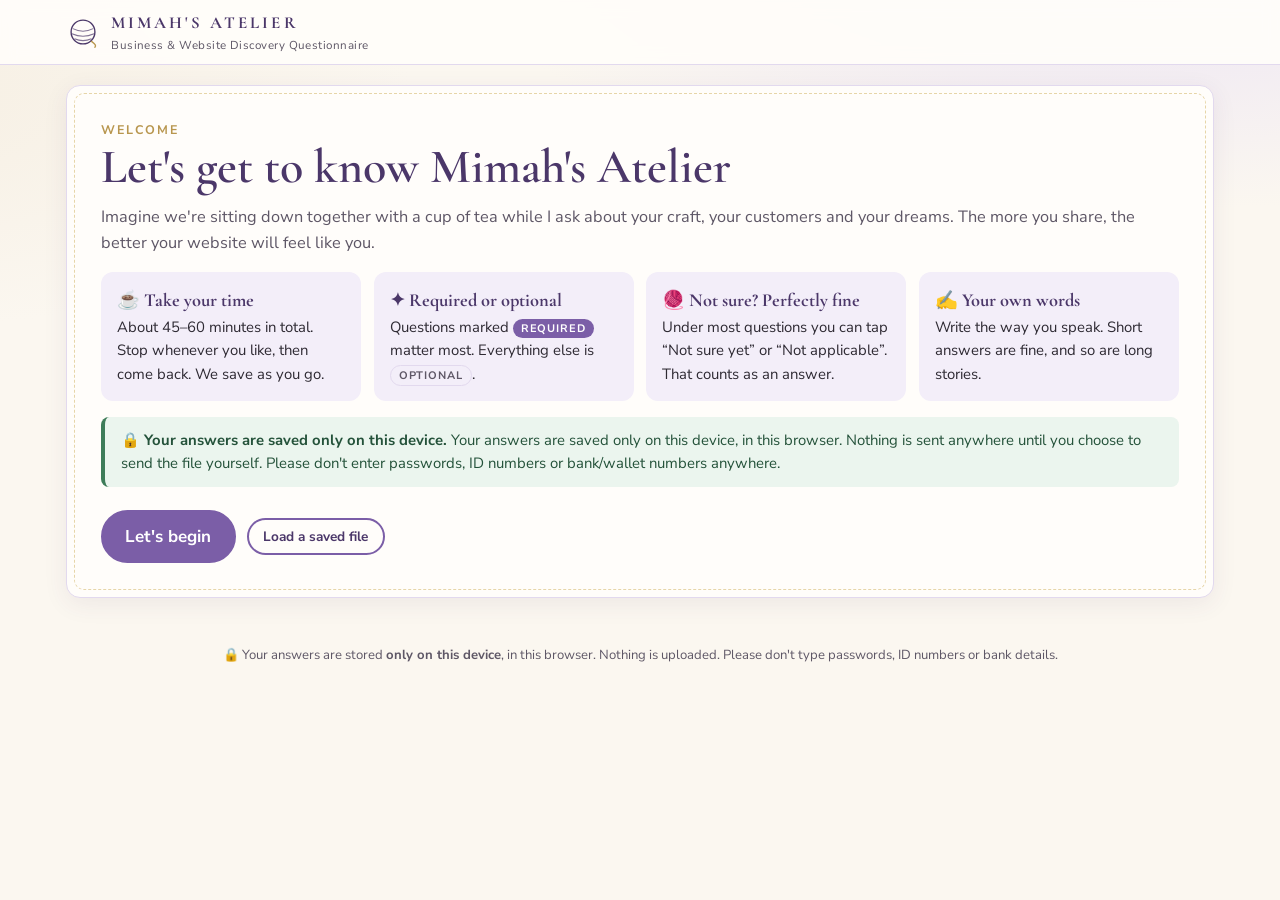
==== index.html @ 10872acd "Mimah's Atelier discovery questionnaire Co-Authored-By: Claude Sonnet 5.5 <noreply@anthropic.com>" ====
<!doctype html>
<html lang="en">
<head>
<meta charset="utf-8">
<meta name="viewport" content="width=device-width, initial-scale=1">
<title>Mimah's Atelier · Business &amp; Website Discovery Questionnaire</title>
<meta name="robots" content="noindex">
<link rel="preconnect" href="https://fonts.googleapis.com">
<link rel="preconnect" href="https://fonts.gstatic.com" crossorigin>
<link href="https://fonts.googleapis.com/css2?family=Cormorant+Garamond:wght@500;600;700&family=Nunito+Sans:wght@400;600;700&display=swap" rel="stylesheet">
<link rel="stylesheet" href="styles.css">
</head>
<body>
<a class="skip" href="#main">Skip to the questions</a>

<header class="top" id="top">
  <div class="top__inner">
    <button class="icon-btn menu-btn" id="menuBtn" aria-label="Show sections" aria-expanded="false" aria-controls="nav">
      <svg viewBox="0 0 24 24" width="22" height="22" aria-hidden="true"><path d="M4 7h16M4 12h16M4 17h16" stroke="currentColor" stroke-width="1.8" stroke-linecap="round" fill="none"/></svg>
    </button>
    <div class="brand">
      <svg class="brand__mark" viewBox="0 0 40 40" width="34" height="34" aria-hidden="true">
        <circle cx="20" cy="20" r="14" fill="none" stroke="currentColor" stroke-width="1.6"/>
        <path d="M8 16c8 4 16 4 24 0M7 22c9 4 17 4 26 0M10 28c7 3 13 3 20 0" fill="none" stroke="currentColor" stroke-width="1.2" opacity=".7"/>
        <path d="M30 31c4 3 6 5 4 7" fill="none" stroke="#B8964E" stroke-width="1.6" stroke-linecap="round"/>
      </svg>
      <div>
        <div class="brand__name">MIMAH'S ATELIER</div>
        <div class="brand__sub">Business &amp; Website Discovery Questionnaire</div>
      </div>
    </div>
    <div class="top__right">
      <span class="save-note" id="saveNote" role="status" aria-live="polite"></span>
    </div>
  </div>
  <div class="progress" id="progress" hidden>
    <div class="progress__label"><span id="progressText">0% complete</span><span id="progressReq"></span></div>
    <div class="thread" role="progressbar" aria-valuemin="0" aria-valuemax="100" aria-valuenow="0" id="threadBar"><span class="thread__fill" id="threadFill"></span><span class="thread__ball" id="threadBall"></span></div>
  </div>
</header>

<div class="shell" id="shell">
  <nav class="nav" id="nav" aria-label="Questionnaire sections" hidden></nav>
  <div class="scrim" id="scrim" hidden></div>
  <main id="main" tabindex="-1"></main>
</div>

<footer class="foot">
  <p>🔒 Your answers are stored <strong>only on this device</strong>, in this browser. Nothing is uploaded. Please don't type passwords, ID numbers or bank details.</p>
</footer>

<div id="printArea" aria-hidden="true"></div>

<script src="config.js"></script>
<script src="questionnaire-data.js"></script>
<script src="app.js"></script>
</body>
</html>
---- styles.css ----
:root{
  --lav:#E9E1F5; --lav-2:#F3EEF9; --purple:#7B5EA7; --purple-d:#4B3769; --purple-l:#B9A6D8;
  --cream:#FBF7F0; --white:#FFFDFA; --ink:#2E2A33; --ink-2:#5E5766; --gold:#B8964E; --gold-l:#E6D5A8;
  --ok:#3E7C59; --warn:#A8552F; --line:#E2D9EE;
  --serif:"Cormorant Garamond",Georgia,"Times New Roman",serif;
  --sans:"Nunito Sans",system-ui,-apple-system,"Segoe UI",Roboto,Arial,sans-serif;
  --r:14px; --shadow:0 6px 24px rgba(75,55,105,.08);
}
*{box-sizing:border-box}
html{scroll-behavior:smooth;-webkit-text-size-adjust:100%}
body{margin:0;font-family:var(--sans);color:var(--ink);background:
  radial-gradient(1200px 500px at 90% -10%,var(--lav) 0,transparent 60%),
  radial-gradient(900px 400px at -10% 10%,#F6EFE3 0,transparent 60%),var(--cream);
  line-height:1.6;font-size:17px;min-height:100vh}
.skip{position:absolute;left:-999px;top:0;background:var(--purple-d);color:#fff;padding:.6rem 1rem;z-index:100}
.skip:focus{left:8px;top:8px}
h1,h2,h3{font-family:var(--serif);color:var(--purple-d);line-height:1.15;margin:0 0 .5rem}
h1{font-size:clamp(2rem,5vw,3rem);font-weight:600}
h2{font-size:clamp(1.6rem,3.4vw,2.1rem);font-weight:600}
h3{font-size:1.25rem;font-weight:600}
p{margin:.4rem 0 .9rem}
a{color:var(--purple)}
:focus-visible{outline:3px solid var(--gold);outline-offset:2px;border-radius:6px}

/* header */
.top{position:sticky;top:0;z-index:30;background:rgba(255,253,250,.92);backdrop-filter:blur(8px);border-bottom:1px solid var(--line)}
.top__inner{max-width:1180px;margin:0 auto;padding:.6rem 16px;display:flex;align-items:center;gap:.8rem}
.brand{display:flex;align-items:center;gap:.7rem;color:var(--purple-d);min-width:0}
.brand__name{font-family:var(--serif);font-weight:700;letter-spacing:.18em;font-size:1.05rem}
.brand__sub{font-size:.72rem;color:var(--ink-2);letter-spacing:.04em}
.top__right{margin-left:auto;font-size:.8rem;color:var(--ok)}
.save-note{white-space:nowrap}
.save-note.err{color:var(--warn)}
.menu-btn{display:none}
.icon-btn{background:none;border:1px solid var(--line);border-radius:10px;width:44px;height:44px;color:var(--purple-d);cursor:pointer}
.progress{max-width:1180px;margin:0 auto;padding:0 16px .6rem}
.progress__label{display:flex;justify-content:space-between;font-size:.8rem;color:var(--ink-2);margin-bottom:.25rem}
.thread{position:relative;height:10px;border-radius:99px;background:
  repeating-linear-gradient(90deg,var(--line) 0 8px,transparent 8px 13px);}
.thread__fill{position:absolute;left:0;top:3px;height:4px;border-radius:99px;background:linear-gradient(90deg,var(--purple-l),var(--purple));transition:width .4s ease;width:0}
.thread__ball{position:absolute;top:-2px;left:0;width:14px;height:14px;margin-left:-7px;border-radius:50%;background:var(--purple);box-shadow:inset -3px -2px 0 rgba(0,0,0,.15),0 0 0 2px var(--white);transition:left .4s ease}

/* layout */
.shell{max-width:1180px;margin:0 auto;padding:20px 16px 40px;display:grid;grid-template-columns:270px minmax(0,1fr);gap:28px;align-items:start}
.shell.no-nav{grid-template-columns:minmax(0,1fr)}
.nav{position:sticky;top:112px;max-height:calc(100vh - 130px);overflow:auto;background:var(--white);border:1px solid var(--line);border-radius:var(--r);padding:.6rem;box-shadow:var(--shadow)}
.nav ol{list-style:none;margin:0;padding:0}
.nav button{all:unset;box-sizing:border-box;display:flex;gap:.6rem;align-items:center;width:100%;padding:.5rem .6rem;border-radius:10px;cursor:pointer;font-size:.9rem;color:var(--ink-2);min-height:44px}
.nav button:hover{background:var(--lav-2)}
.nav button:focus-visible{outline:3px solid var(--gold)}
.nav button[aria-current=step]{background:var(--lav);color:var(--purple-d);font-weight:700}
.nav .dot{flex:none;width:24px;height:24px;border-radius:50%;border:1.5px solid var(--purple-l);display:grid;place-items:center;font-size:.7rem;color:var(--purple);background:#fff}
.nav .dot.done{background:var(--ok);border-color:var(--ok);color:#fff}
.nav .dot.part{background:linear-gradient(90deg,var(--purple-l) 50%,#fff 50%)}
.nav .dot.miss{border-color:var(--warn);color:var(--warn);font-weight:800}
.nav .sep{height:1px;background:var(--line);margin:.4rem .3rem}
.scrim{display:none}

main{outline:none;min-width:0}
.card{background:var(--white);border:1px solid var(--line);border-radius:var(--r);box-shadow:var(--shadow);padding:clamp(18px,3vw,34px);position:relative}
.card::before{content:"";position:absolute;inset:7px;border:1px dashed var(--gold-l);border-radius:10px;pointer-events:none}
.card>*{position:relative}
.eyebrow{font-size:.78rem;letter-spacing:.16em;text-transform:uppercase;color:var(--gold);font-weight:700}
.lede{color:var(--ink-2);font-size:1.02rem}
.stitch{border:0;border-top:2px dashed var(--gold-l);margin:1.2rem 0}
.note{background:var(--lav-2);border-left:4px solid var(--purple-l);padding:.7rem 1rem;border-radius:8px;font-size:.93rem;color:var(--ink-2)}
.note.warn{border-color:var(--warn);background:#FBEFE8;color:#6b3418}
.note.ok{border-color:var(--ok);background:#EBF5EE;color:#24523a}

/* questions */
.q{padding:1.1rem 0;border-bottom:1px dotted var(--line)}
.q:last-child{border-bottom:0}
.q__head{display:flex;gap:.6rem;align-items:baseline;flex-wrap:wrap}
.q__label{font-weight:700;font-size:1.02rem;color:var(--ink);margin:0}
.badge{font-size:.68rem;font-weight:700;letter-spacing:.08em;text-transform:uppercase;padding:.12rem .5rem;border-radius:99px;white-space:nowrap}
.badge.req{background:var(--purple);color:#fff}
.badge.optl{background:var(--lav-2);color:var(--ink-2);border:1px solid var(--line)}
.q__help{font-size:.9rem;color:var(--ink-2);margin:.2rem 0 .1rem}
.q__ex{font-size:.86rem;color:var(--purple);font-style:italic;margin:.1rem 0 .4rem}
.q__err{display:none;color:var(--warn);font-weight:700;font-size:.88rem;margin-top:.4rem}
.q.missing{background:#FDF4EE;border-radius:10px;padding-left:.8rem;padding-right:.8rem;border:1px solid #F0C8B3}
.q.missing .q__err{display:block}
.q.flagged .q__input{opacity:.55}
input[type=text],input[type=number],input[type=url],input[type=email],input[type=tel],input[type=date],select,textarea{
  width:100%;font:inherit;color:inherit;background:#fff;border:1.5px solid #D9CEEA;border-radius:10px;padding:.65rem .8rem;min-height:46px}
textarea{min-height:110px;resize:vertical}
input:focus,select:focus,textarea:focus{outline:3px solid var(--gold-l);border-color:var(--purple)}
.inline{display:flex;align-items:center;gap:.5rem;max-width:340px}
.inline span{color:var(--ink-2)}
.opts{display:grid;gap:.45rem;margin-top:.4rem;border:0;padding:0;margin-inline:0;min-width:0}
.opts legend{padding:0}
.opt{display:flex;align-items:center;gap:.65rem;padding:.5rem .8rem;border:1.5px solid #E4DAF0;border-radius:10px;background:#fff;cursor:pointer;min-height:46px}
.opt:hover{border-color:var(--purple-l)}
.opt input{width:20px;height:20px;accent-color:var(--purple);flex:none;margin:0}
.opt:has(input:checked){border-color:var(--purple);background:var(--lav-2)}
.opt.disabled{opacity:.5;cursor:not-allowed}
.opt .other-text{flex:1;min-width:120px;margin:0;padding:.35rem .6rem;min-height:36px}
.grid-opts{grid-template-columns:repeat(auto-fill,minmax(210px,1fr))}
.clear{background:none;border:0;color:var(--purple);cursor:pointer;font:inherit;font-size:.82rem;text-decoration:underline;padding:.3rem 0;min-height:32px}
.chips{display:flex;flex-wrap:wrap;gap:.45rem;margin-top:.6rem}
.chip{font:inherit;font-size:.8rem;background:#fff;border:1.5px dashed var(--purple-l);color:var(--purple-d);border-radius:99px;padding:.3rem .85rem;cursor:pointer;min-height:36px}
.chip:hover{background:var(--lav-2)}
.chip[aria-pressed=true]{background:var(--purple);color:#fff;border-style:solid;border-color:var(--purple)}

.matrix{display:grid;gap:.4rem;margin-top:.5rem}
.mrow{display:grid;grid-template-columns:minmax(150px,1fr) 2fr;gap:.5rem 1rem;align-items:center;padding:.5rem .7rem;border-radius:10px;background:#fff;border:1px solid #EFE8F7}
.mrow:nth-child(even){background:var(--lav-2)}
.mrow__label{font-weight:600;font-size:.95rem}
.mrow__label small{display:block;font-weight:400;color:var(--ink-2);font-size:.8rem}
.pills{display:flex;flex-wrap:wrap;gap:.35rem}
.pill{position:relative}
.pill input{position:absolute;opacity:0;inset:0;width:100%;height:100%;cursor:pointer;margin:0}
.pill span{display:inline-block;padding:.35rem .75rem;border:1.5px solid #D9CEEA;border-radius:99px;font-size:.82rem;background:#fff;min-height:36px;display:inline-flex;align-items:center}
.pill input:checked+span{background:var(--purple);border-color:var(--purple);color:#fff;font-weight:700}
.pill input:focus-visible+span{outline:3px solid var(--gold)}
.mcount{font-size:.82rem;color:var(--ink-2);margin-top:.4rem}

.rank{display:grid;gap:.5rem;margin-top:.5rem}
.rank label{display:grid;grid-template-columns:34px 1fr;gap:.6rem;align-items:center}
.rank b{font-family:var(--serif);font-size:1.5rem;color:var(--gold);text-align:center}

.rep{display:grid;gap:.9rem;margin-top:.6rem}
.rep__item{border:1.5px solid #E4DAF0;border-radius:12px;padding:.9rem;background:#fff}
.rep__top{display:flex;justify-content:space-between;align-items:center;margin-bottom:.5rem}
.rep__top strong{font-family:var(--serif);font-size:1.15rem;color:var(--purple-d)}
.rep__grid{display:grid;gap:.7rem;grid-template-columns:repeat(auto-fit,minmax(210px,1fr))}
.rep__grid label{font-size:.82rem;font-weight:700;color:var(--ink-2);display:block}
.rep__grid .wide{grid-column:1/-1}
.rep__grid input,.rep__grid select,.rep__grid textarea{margin-top:.2rem;font-weight:400}
.rep__grid textarea{min-height:70px}
.mt{display:grid;gap:.7rem;margin-top:.5rem}
.mt label{font-size:.9rem;font-weight:700}
.mt textarea{margin-top:.2rem;min-height:80px;font-weight:400}
.files{margin-top:.5rem}
.filelist{list-style:none;padding:0;margin:.5rem 0 0;font-size:.9rem}
.filelist li{display:flex;gap:.6rem;align-items:center;padding:.2rem 0}

/* buttons */
.btn{font:inherit;font-weight:700;border-radius:99px;padding:.7rem 1.4rem;cursor:pointer;border:2px solid var(--purple);background:var(--purple);color:#fff;min-height:46px;text-decoration:none;display:inline-flex;align-items:center;gap:.5rem;justify-content:center}
.btn:hover{background:var(--purple-d);border-color:var(--purple-d)}
.btn.ghost{background:transparent;color:var(--purple-d)}
.btn.ghost:hover{background:var(--lav-2)}
.btn.gold{background:var(--gold);border-color:var(--gold);color:#fff}
.btn.sm{padding:.35rem .9rem;font-size:.85rem;min-height:36px}
.btn.danger{border-color:var(--warn);color:var(--warn);background:transparent}
.btn[disabled]{opacity:.5;cursor:not-allowed}
.actions{display:flex;flex-wrap:wrap;gap:.7rem;margin-top:1.4rem;align-items:center}
.actions .spacer{flex:1}
.pager{display:flex;justify-content:space-between;gap:.7rem;margin-top:1.2rem;flex-wrap:wrap}

/* welcome */
.steps{display:grid;gap:.8rem;grid-template-columns:repeat(auto-fit,minmax(220px,1fr));margin:1rem 0}
.step{background:var(--lav-2);border-radius:12px;padding:.9rem 1rem;font-size:.93rem}
.step b{font-family:var(--serif);font-size:1.15rem;color:var(--purple-d);display:block}

/* review */
.rev-sec{margin:1.2rem 0}
.rev-sec h3{display:flex;justify-content:space-between;gap:.6rem;align-items:center;flex-wrap:wrap}
.rev-q{display:grid;grid-template-columns:minmax(0,1fr) auto;gap:.3rem .8rem;padding:.55rem .7rem;border-radius:10px;border:1px solid transparent}
.rev-q.miss{background:#FDF4EE;border-color:#F0C8B3}
.rev-q.skip .rev-a{color:#9a93a3;font-style:italic}
.rev-l{font-weight:700;font-size:.93rem}
.rev-a{grid-column:1;white-space:pre-wrap;word-break:break-word;font-size:.93rem;color:var(--ink-2)}
.rev-q .btn{grid-row:1/3;grid-column:2;align-self:center}
.tag-miss{color:var(--warn);font-weight:800;font-size:.78rem;margin-left:.4rem}
.big-check{width:72px;height:72px;border-radius:50%;background:var(--ok);color:#fff;display:grid;place-items:center;font-size:2.2rem;margin-bottom:.8rem}

.foot{max-width:1180px;margin:0 auto;padding:0 16px 30px;font-size:.82rem;color:var(--ink-2);text-align:center}
#printArea{display:none}

/* responsive */
@media (max-width:960px){
  .shell{grid-template-columns:minmax(0,1fr);gap:12px}
  .menu-btn{display:inline-grid;place-items:center}
  .nav{position:fixed;z-index:50;left:0;top:0;bottom:0;width:min(88vw,330px);max-height:none;border-radius:0 var(--r) var(--r) 0;transform:translateX(-105%);transition:transform .25s;padding-top:1rem}
  .nav.open{transform:none}
  .scrim.show{display:block;position:fixed;inset:0;z-index:40;background:rgba(46,42,51,.45)}
}
@media (max-width:640px){
  body{font-size:16px}
  .brand__sub{display:none}
  .brand__name{font-size:.92rem;letter-spacing:.12em}
  .mrow{grid-template-columns:1fr}
  .save-note{display:none}
  .rev-q{grid-template-columns:1fr}
  .rev-q .btn{grid-row:auto;grid-column:1;justify-self:start}
  .grid-opts{grid-template-columns:1fr}
  .pager .btn{flex:1}
}
@media (prefers-reduced-motion:reduce){*{transition:none!important;scroll-behavior:auto!important}}

/* print */
@media print{
  @page{margin:16mm}
  body{background:#fff;font-size:11pt;color:#000}
  .top,.shell,.foot,.skip{display:none!important}
  #printArea{display:block!important;font-family:Georgia,serif}
  #printArea h1{font-size:20pt;letter-spacing:.15em;margin:0}
  #printArea h2{font-size:14pt;border-bottom:1.5px solid #B8964E;padding-bottom:3pt;margin-top:16pt;page-break-after:avoid}
  #printArea .p-sub{color:#555;margin-bottom:8pt}
  #printArea .p-q{margin:6pt 0;page-break-inside:avoid}
  #printArea .p-l{font-weight:bold;font-size:10.5pt}
  #printArea .p-a{white-space:pre-wrap;font-size:10.5pt;padding-left:10pt;border-left:2px solid #E9E1F5}
  #printArea .p-a.none{color:#888;font-style:italic}
}
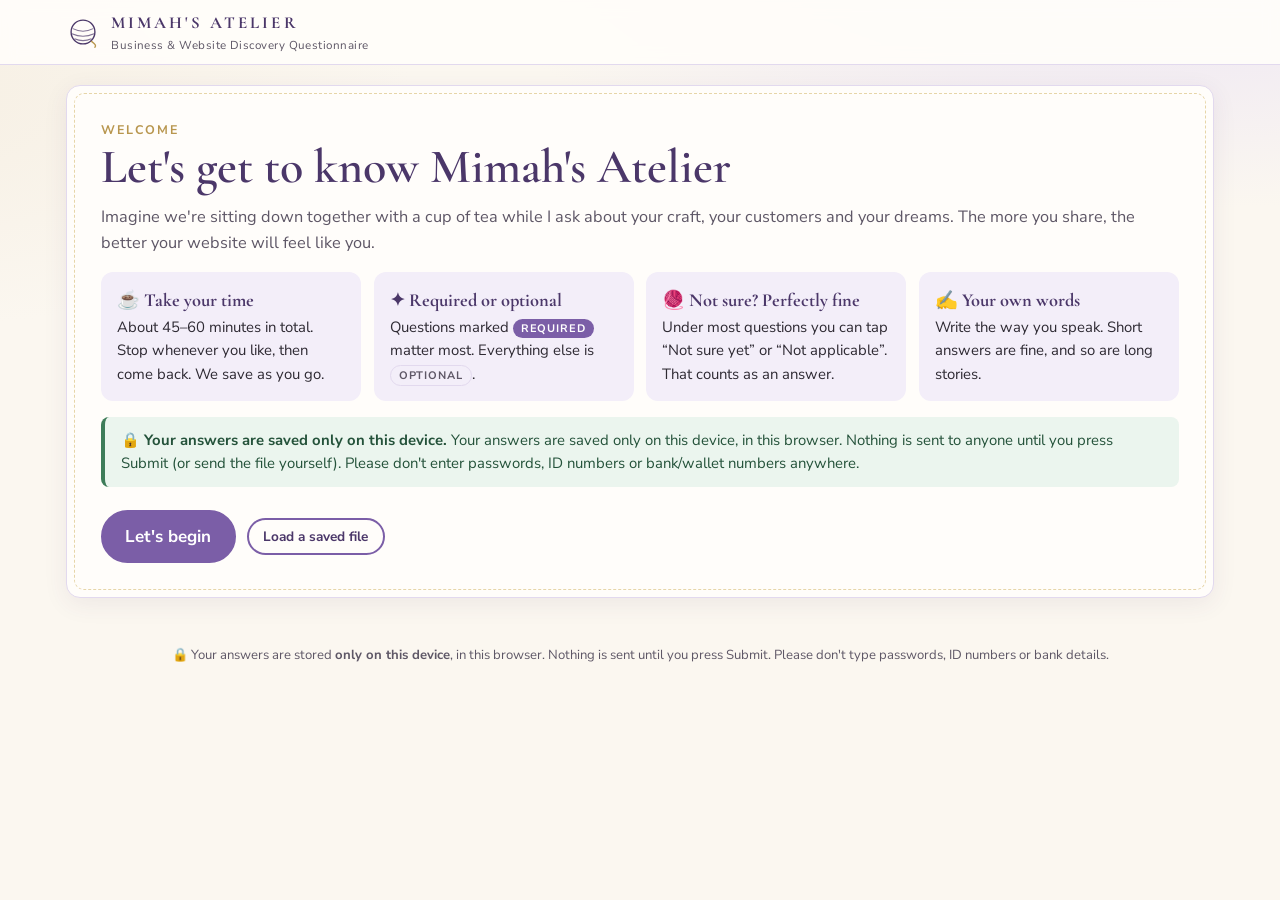
==== commit 546d2ae0: "Update privacy wording for form submission Co-Authored-By: Claude Sonnet 5.5 <noreply@anthropic.com>" ====
--- a/index.html
+++ b/index.html
@@ -46,7 +46,7 @@
 </div>
 
 <footer class="foot">
-  <p>🔒 Your answers are stored <strong>only on this device</strong>, in this browser. Nothing is uploaded. Please don't type passwords, ID numbers or bank details.</p>
+  <p>🔒 Your answers are stored <strong>only on this device</strong>, in this browser. Nothing is sent until you press Submit. Please don't type passwords, ID numbers or bank details.</p>
 </footer>
 
 <div id="printArea" aria-hidden="true"></div>
